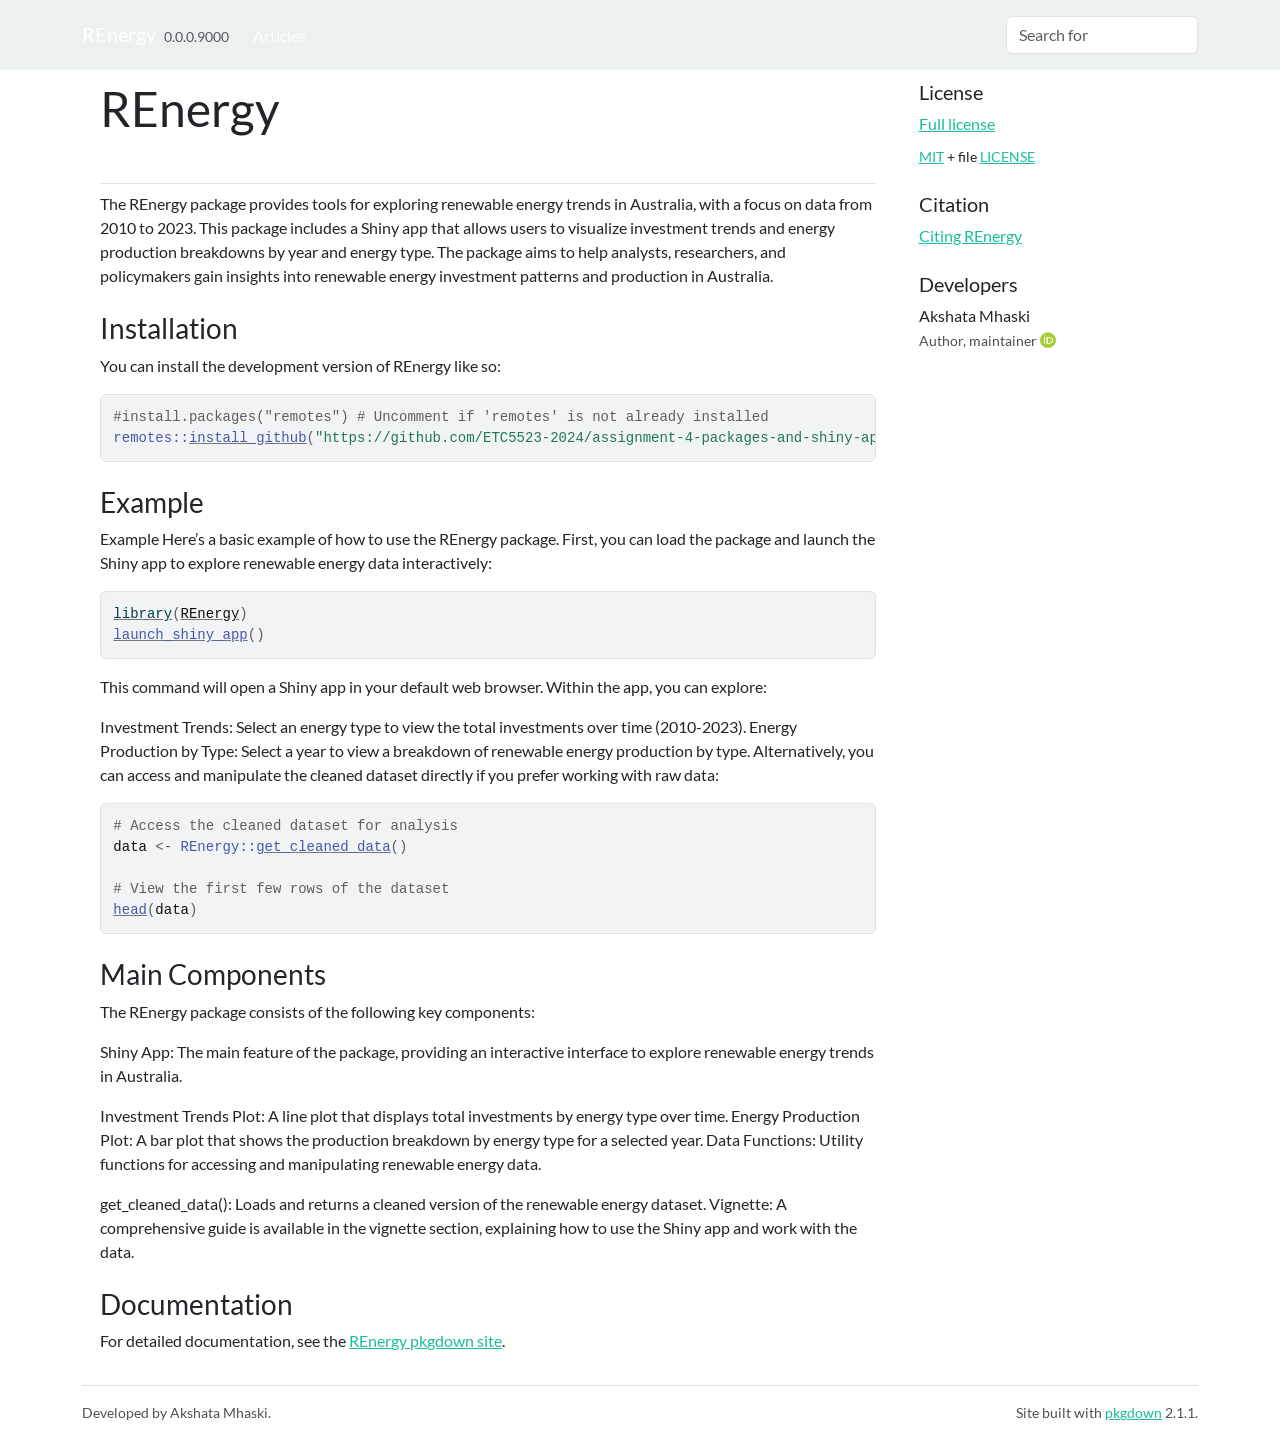
==== docs/index.html @ 70cc604c "Add docs folder with pkgdown site files" ====
<!DOCTYPE html>
<!-- Generated by pkgdown: do not edit by hand --><html lang="en">
<head>
<meta http-equiv="Content-Type" content="text/html; charset=UTF-8">
<meta charset="utf-8">
<meta http-equiv="X-UA-Compatible" content="IE=edge">
<meta name="viewport" content="width=device-width, initial-scale=1, shrink-to-fit=no">
<title>What the Package Does (One Line, Title Case) • REnergy</title>
<script src="deps/jquery-3.6.0/jquery-3.6.0.min.js"></script><meta name="viewport" content="width=device-width, initial-scale=1, shrink-to-fit=no">
<link href="deps/bootstrap-5.3.1/bootstrap.min.css" rel="stylesheet">
<script src="deps/bootstrap-5.3.1/bootstrap.bundle.min.js"></script><link href="deps/font-awesome-6.4.2/css/all.min.css" rel="stylesheet">
<link href="deps/font-awesome-6.4.2/css/v4-shims.min.css" rel="stylesheet">
<script src="deps/headroom-0.11.0/headroom.min.js"></script><script src="deps/headroom-0.11.0/jQuery.headroom.min.js"></script><script src="deps/bootstrap-toc-1.0.1/bootstrap-toc.min.js"></script><script src="deps/clipboard.js-2.0.11/clipboard.min.js"></script><script src="deps/search-1.0.0/autocomplete.jquery.min.js"></script><script src="deps/search-1.0.0/fuse.min.js"></script><script src="deps/search-1.0.0/mark.min.js"></script><!-- pkgdown --><script src="pkgdown.js"></script><meta property="og:title" content="What the Package Does (One Line, Title Case)">
<meta name="description" content="The REnergy package provides tools for analyzing renewable energy trends in Australia from 2010 to 2023. This package includes a Shiny app for interactive data visualization, allowing users to explore investment patterns and energy production by type and year. It is designed for researchers, analysts, and policymakers interested in renewable energy data.">
<meta property="og:description" content="The REnergy package provides tools for analyzing renewable energy trends in Australia from 2010 to 2023. This package includes a Shiny app for interactive data visualization, allowing users to explore investment patterns and energy production by type and year. It is designed for researchers, analysts, and policymakers interested in renewable energy data.">
</head>
<body>
    <a href="#main" class="visually-hidden-focusable">Skip to contents</a>


    <nav class="navbar navbar-expand-lg fixed-top bg-light" data-bs-theme="light" aria-label="Site navigation"><div class="container">

    <a class="navbar-brand me-2" href="index.html">REnergy</a>

    <small class="nav-text text-muted me-auto" data-bs-toggle="tooltip" data-bs-placement="bottom" title="">0.0.0.9000</small>


    <button class="navbar-toggler" type="button" data-bs-toggle="collapse" data-bs-target="#navbar" aria-controls="navbar" aria-expanded="false" aria-label="Toggle navigation">
      <span class="navbar-toggler-icon"></span>
    </button>

    <div id="navbar" class="collapse navbar-collapse ms-3">
      <ul class="navbar-nav me-auto">
<li class="nav-item"><a class="nav-link" href="articles/index.html">Articles</a></li>
      </ul>
<ul class="navbar-nav">
<li class="nav-item"><form class="form-inline" role="search">
 <input class="form-control" type="search" name="search-input" id="search-input" autocomplete="off" aria-label="Search site" placeholder="Search for" data-search-index="search.json">
</form></li>
      </ul>
</div>


  </div>
</nav><div class="container template-home">
<div class="row">
  <main id="main" class="col-md-9"><div class="section level1">
<div class="page-header"><h1 id="renergy">REnergy<a class="anchor" aria-label="anchor" href="#renergy"></a>
</h1></div>
<!-- badges: start -->
<!-- badges: end -->
<p>The REnergy package provides tools for exploring renewable energy trends in Australia, with a focus on data from 2010 to 2023. This package includes a Shiny app that allows users to visualize investment trends and energy production breakdowns by year and energy type. The package aims to help analysts, researchers, and policymakers gain insights into renewable energy investment patterns and production in Australia.</p>
<div class="section level2">
<h2 id="installation">Installation<a class="anchor" aria-label="anchor" href="#installation"></a>
</h2>
<p>You can install the development version of REnergy like so:</p>
<div class="sourceCode" id="cb1"><pre class="downlit sourceCode r">
<code class="sourceCode R"><span><span class="co">#install.packages("remotes") # Uncomment if 'remotes' is not already installed</span></span>
<span><span class="fu">remotes</span><span class="fu">::</span><span class="fu"><a href="https://remotes.r-lib.org/reference/install_github.html" class="external-link">install_github</a></span><span class="op">(</span><span class="st">"https://github.com/ETC5523-2024/assignment-4-packages-and-shiny-apps-akshatamhaski/tree/main/REnergy"</span><span class="op">)</span></span></code></pre></div>
</div>
<div class="section level2">
<h2 id="example">Example<a class="anchor" aria-label="anchor" href="#example"></a>
</h2>
<p>Example Here’s a basic example of how to use the REnergy package. First, you can load the package and launch the Shiny app to explore renewable energy data interactively:</p>
<div class="sourceCode" id="cb2"><pre class="downlit sourceCode r">
<code class="sourceCode R"><span><span class="kw"><a href="https://rdrr.io/r/base/library.html" class="external-link">library</a></span><span class="op">(</span><span class="va"><a href="https://etc5523-2024.github.io/assignment-4-packages-and-shiny-apps-akshatamhaski/" class="external-link">REnergy</a></span><span class="op">)</span></span>
<span><span class="fu"><a href="reference/launch_shiny_app.html">launch_shiny_app</a></span><span class="op">(</span><span class="op">)</span></span></code></pre></div>
<p>This command will open a Shiny app in your default web browser. Within the app, you can explore:</p>
<p>Investment Trends: Select an energy type to view the total investments over time (2010-2023). Energy Production by Type: Select a year to view a breakdown of renewable energy production by type. Alternatively, you can access and manipulate the cleaned dataset directly if you prefer working with raw data:</p>
<div class="sourceCode" id="cb3"><pre class="downlit sourceCode r">
<code class="sourceCode R"><span><span class="co"># Access the cleaned dataset for analysis</span></span>
<span><span class="va">data</span> <span class="op">&lt;-</span> <span class="fu">REnergy</span><span class="fu">::</span><span class="fu"><a href="reference/get_cleaned_data.html">get_cleaned_data</a></span><span class="op">(</span><span class="op">)</span></span>
<span></span>
<span><span class="co"># View the first few rows of the dataset</span></span>
<span><span class="fu"><a href="https://rdrr.io/r/utils/head.html" class="external-link">head</a></span><span class="op">(</span><span class="va">data</span><span class="op">)</span></span></code></pre></div>
</div>
<div class="section level2">
<h2 id="main-components">Main Components<a class="anchor" aria-label="anchor" href="#main-components"></a>
</h2>
<p>The REnergy package consists of the following key components:</p>
<p>Shiny App: The main feature of the package, providing an interactive interface to explore renewable energy trends in Australia.</p>
<p>Investment Trends Plot: A line plot that displays total investments by energy type over time. Energy Production Plot: A bar plot that shows the production breakdown by energy type for a selected year. Data Functions: Utility functions for accessing and manipulating renewable energy data.</p>
<p>get_cleaned_data(): Loads and returns a cleaned version of the renewable energy dataset. Vignette: A comprehensive guide is available in the vignette section, explaining how to use the Shiny app and work with the data.</p>
</div>
<div class="section level2">
<h2 id="documentation">Documentation<a class="anchor" aria-label="anchor" href="#documentation"></a>
</h2>
<p>For detailed documentation, see the <a href="https://etc5523-2024.github.io/assignment-4-packages-and-shiny-apps-akshatamhaski/" class="external-link">REnergy pkgdown site</a>.</p>
</div>
</div>
  </main><aside class="col-md-3"><div class="license">
<h2 data-toc-skip>License</h2>
<ul class="list-unstyled">
<li><a href="LICENSE.html">Full license</a></li>
<li><small><a href="https://opensource.org/licenses/mit-license.php" class="external-link">MIT</a> + file <a href="LICENSE-text.html">LICENSE</a></small></li>
</ul>
</div>


<div class="citation">
<h2 data-toc-skip>Citation</h2>
<ul class="list-unstyled">
<li><a href="authors.html#citation">Citing REnergy</a></li>
</ul>
</div>

<div class="developers">
<h2 data-toc-skip>Developers</h2>
<ul class="list-unstyled">
<li>Akshata Mhaski <br><small class="roles"> Author, maintainer </small> <a href="https://orcid.org/YOUR-ORCID-ID" target="orcid.widget" aria-label="ORCID" class="external-link"><span class="fab fa-orcid orcid" aria-hidden="true"></span></a> </li>
</ul>
</div>



  </aside>
</div>


    <footer><div class="pkgdown-footer-left">
  <p>Developed by Akshata Mhaski.</p>
</div>

<div class="pkgdown-footer-right">
  <p>Site built with <a href="https://pkgdown.r-lib.org/" class="external-link">pkgdown</a> 2.1.1.</p>
</div>

    </footer>
</div>





  </body>
</html>
---- docs/deps/font-awesome-6.4.2/css/v4-shims.min.css ----
/*!
 * Font Awesome Free 6.4.2 by @fontawesome - https://fontawesome.com
 * License - https://fontawesome.com/license/free (Icons: CC BY 4.0, Fonts: SIL OFL 1.1, Code: MIT License)
 * Copyright 2023 Fonticons, Inc.
 */
.fa.fa-glass:before{content:"\f000"}.fa.fa-envelope-o{font-family:"Font Awesome 6 Free";font-weight:400}.fa.fa-envelope-o:before{content:"\f0e0"}.fa.fa-star-o{font-family:"Font Awesome 6 Free";font-weight:400}.fa.fa-star-o:before{content:"\f005"}.fa.fa-close:before,.fa.fa-remove:before{content:"\f00d"}.fa.fa-gear:before{content:"\f013"}.fa.fa-trash-o{font-family:"Font Awesome 6 Free";font-weight:400}.fa.fa-trash-o:before{content:"\f2ed"}.fa.fa-home:before{content:"\f015"}.fa.fa-file-o{font-family:"Font Awesome 6 Free";font-weight:400}.fa.fa-file-o:before{content:"\f15b"}.fa.fa-clock-o{font-family:"Font Awesome 6 Free";font-weight:400}.fa.fa-clock-o:before{content:"\f017"}.fa.fa-arrow-circle-o-down{font-family:"Font Awesome 6 Free";font-weight:400}.fa.fa-arrow-circle-o-down:before{content:"\f358"}.fa.fa-arrow-circle-o-up{font-family:"Font Awesome 6 Free";font-weight:400}.fa.fa-arrow-circle-o-up:before{content:"\f35b"}.fa.fa-play-circle-o{font-family:"Font Awesome 6 Free";font-weight:400}.fa.fa-play-circle-o:before{content:"\f144"}.fa.fa-repeat:before,.fa.fa-rotate-right:before{content:"\f01e"}.fa.fa-refresh:before{content:"\f021"}.fa.fa-list-alt{font-family:"Font Awesome 6 Free";font-weight:400}.fa.fa-list-alt:before{content:"\f022"}.fa.fa-dedent:before{content:"\f03b"}.fa.fa-video-camera:before{content:"\f03d"}.fa.fa-picture-o{font-family:"Font Awesome 6 Free";font-weight:400}.fa.fa-picture-o:before{content:"\f03e"}.fa.fa-photo{font-family:"Font Awesome 6 Free";font-weight:400}.fa.fa-photo:before{content:"\f03e"}.fa.fa-image{font-family:"Font Awesome 6 Free";font-weight:400}.fa.fa-image:before{content:"\f03e"}.fa.fa-map-marker:before{content:"\f3c5"}.fa.fa-pencil-square-o{font-family:"Font Awesome 6 Free";font-weight:400}.fa.fa-pencil-square-o:before{content:"\f044"}.fa.fa-edit{font-family:"Font Awesome 6 Free";font-weight:400}.fa.fa-edit:before{content:"\f044"}.fa.fa-share-square-o:before{content:"\f14d"}.fa.fa-check-square-o{font-family:"Font Awesome 6 Free";font-weight:400}.fa.fa-check-square-o:before{content:"\f14a"}.fa.fa-arrows:before{content:"\f0b2"}.fa.fa-times-circle-o{font-family:"Font Awesome 6 Free";font-weight:400}.fa.fa-times-circle-o:before{content:"\f057"}.fa.fa-check-circle-o{font-family:"Font Awesome 6 Free";font-weight:400}.fa.fa-check-circle-o:before{content:"\f058"}.fa.fa-mail-forward:before{content:"\f064"}.fa.fa-expand:before{content:"\f424"}.fa.fa-compress:before{content:"\f422"}.fa.fa-eye,.fa.fa-eye-slash{font-family:"Font Awesome 6 Free";font-weight:400}.fa.fa-warning:before{content:"\f071"}.fa.fa-calendar:before{content:"\f073"}.fa.fa-arrows-v:before{content:"\f338"}.fa.fa-arrows-h:before{content:"\f337"}.fa.fa-bar-chart-o:before,.fa.fa-bar-chart:before{content:"\e0e3"}.fa.fa-twitter-square{font-family:"Font Awesome 6 Brands";font-weight:400}.fa.fa-twitter-square:before{content:"\f081"}.fa.fa-facebook-square{font-family:"Font Awesome 6 Brands";font-weight:400}.fa.fa-facebook-square:before{content:"\f082"}.fa.fa-gears:before{content:"\f085"}.fa.fa-thumbs-o-up{font-family:"Font Awesome 6 Free";font-weight:400}.fa.fa-thumbs-o-up:before{content:"\f164"}.fa.fa-thumbs-o-down{font-family:"Font Awesome 6 Free";font-weight:400}.fa.fa-thumbs-o-down:before{content:"\f165"}.fa.fa-heart-o{font-family:"Font Awesome 6 Free";font-weight:400}.fa.fa-heart-o:before{content:"\f004"}.fa.fa-sign-out:before{content:"\f2f5"}.fa.fa-linkedin-square{font-family:"Font Awesome 6 Brands";font-weight:400}.fa.fa-linkedin-square:before{content:"\f08c"}.fa.fa-thumb-tack:before{content:"\f08d"}.fa.fa-external-link:before{content:"\f35d"}.fa.fa-sign-in:before{content:"\f2f6"}.fa.fa-github-square{font-family:"Font Awesome 6 Brands";font-weight:400}.fa.fa-github-square:before{content:"\f092"}.fa.fa-lemon-o{font-family:"Font Awesome 6 Free";font-weight:400}.fa.fa-lemon-o:before{content:"\f094"}.fa.fa-square-o{font-family:"Font Awesome 6 Free";font-weight:400}.fa.fa-square-o:before{content:"\f0c8"}.fa.fa-bookmark-o{font-family:"Font Awesome 6 Free";font-weight:400}.fa.fa-bookmark-o:before{content:"\f02e"}.fa.fa-facebook,.fa.fa-twitter{font-family:"Font Awesome 6 Brands";font-weight:400}.fa.fa-facebook:before{content:"\f39e"}.fa.fa-facebook-f{font-family:"Font Awesome 6 Brands";font-weight:400}.fa.fa-facebook-f:before{content:"\f39e"}.fa.fa-github{font-family:"Font Awesome 6 Brands";font-weight:400}.fa.fa-credit-card{font-family:"Font Awesome 6 Free";font-weight:400}.fa.fa-feed:before{content:"\f09e"}.fa.fa-hdd-o{font-family:"Font Awesome 6 Free";font-weight:400}.fa.fa-hdd-o:before{content:"\f0a0"}.fa.fa-hand-o-right{font-family:"Font Awesome 6 Free";font-weight:400}.fa.fa-hand-o-right:before{content:"\f0a4"}.fa.fa-hand-o-left{font-family:"Font Awesome 6 Free";font-weight:400}.fa.fa-hand-o-left:before{content:"\f0a5"}.fa.fa-hand-o-up{font-family:"Font Awesome 6 Free";font-weight:400}.fa.fa-hand-o-up:before{content:"\f0a6"}.fa.fa-hand-o-down{font-family:"Font Awesome 6 Free";font-weight:400}.fa.fa-hand-o-down:before{content:"\f0a7"}.fa.fa-globe:before{content:"\f57d"}.fa.fa-tasks:before{content:"\f828"}.fa.fa-arrows-alt:before{content:"\f31e"}.fa.fa-group:before{content:"\f0c0"}.fa.fa-chain:before{content:"\f0c1"}.fa.fa-cut:before{content:"\f0c4"}.fa.fa-files-o{font-family:"Font Awesome 6 Free";font-weight:400}.fa.fa-files-o:before{content:"\f0c5"}.fa.fa-floppy-o{font-family:"Font Awesome 6 Free";font-weight:400}.fa.fa-floppy-o:before{content:"\f0c7"}.fa.fa-save{font-family:"Font Awesome 6 Free";font-weight:400}.fa.fa-save:before{content:"\f0c7"}.fa.fa-navicon:before,.fa.fa-reorder:before{content:"\f0c9"}.fa.fa-magic:before{content:"\e2ca"}.fa.fa-pinterest,.fa.fa-pinterest-square{font-family:"Font Awesome 6 Brands";font-weight:400}.fa.fa-pinterest-square:before{content:"\f0d3"}.fa.fa-google-plus-square{font-family:"Font Awesome 6 Brands";font-weight:400}.fa.fa-google-plus-square:before{content:"\f0d4"}.fa.fa-google-plus{font-family:"Font Awesome 6 Brands";font-weight:400}.fa.fa-google-plus:before{content:"\f0d5"}.fa.fa-money:before{content:"\f3d1"}.fa.fa-unsorted:before{content:"\f0dc"}.fa.fa-sort-desc:before{content:"\f0dd"}.fa.fa-sort-asc:before{content:"\f0de"}.fa.fa-linkedin{font-family:"Font Awesome 6 Brands";font-weight:400}.fa.fa-linkedin:before{content:"\f0e1"}.fa.fa-rotate-left:before{content:"\f0e2"}.fa.fa-legal:before{content:"\f0e3"}.fa.fa-dashboard:before,.fa.fa-tachometer:before{content:"\f625"}.fa.fa-comment-o{font-family:"Font Awesome 6 Free";font-weight:400}.fa.fa-comment-o:before{content:"\f075"}.fa.fa-comments-o{font-family:"Font Awesome 6 Free";font-weight:400}.fa.fa-comments-o:before{content:"\f086"}.fa.fa-flash:before{content:"\f0e7"}.fa.fa-clipboard:before{content:"\f0ea"}.fa.fa-lightbulb-o{font-family:"Font Awesome 6 Free";font-weight:400}.fa.fa-lightbulb-o:before{content:"\f0eb"}.fa.fa-exchange:before{content:"\f362"}.fa.fa-cloud-download:before{content:"\f0ed"}.fa.fa-cloud-upload:before{content:"\f0ee"}.fa.fa-bell-o{font-family:"Font Awesome 6 Free";font-weight:400}.fa.fa-bell-o:before{content:"\f0f3"}.fa.fa-cutlery:before{content:"\f2e7"}.fa.fa-file-text-o{font-family:"Font Awesome 6 Free";font-weight:400}.fa.fa-file-text-o:before{content:"\f15c"}.fa.fa-building-o{font-family:"Font Awesome 6 Free";font-weight:400}.fa.fa-building-o:before{content:"\f1ad"}.fa.fa-hospital-o{font-family:"Font Awesome 6 Free";font-weight:400}.fa.fa-hospital-o:before{content:"\f0f8"}.fa.fa-tablet:before{content:"\f3fa"}.fa.fa-mobile-phone:before,.fa.fa-mobile:before{content:"\f3cd"}.fa.fa-circle-o{font-family:"Font Awesome 6 Free";font-weight:400}.fa.fa-circle-o:before{content:"\f111"}.fa.fa-mail-reply:before{content:"\f3e5"}.fa.fa-github-alt{font-family:"Font Awesome 6 Brands";font-weight:400}.fa.fa-folder-o{font-family:"Font Awesome 6 Free";font-weight:400}.fa.fa-folder-o:before{content:"\f07b"}.fa.fa-folder-open-o{font-family:"Font Awesome 6 Free";font-weight:400}.fa.fa-folder-open-o:before{content:"\f07c"}.fa.fa-smile-o{font-family:"Font Awesome 6 Free";font-weight:400}.fa.fa-smile-o:before{content:"\f118"}.fa.fa-frown-o{font-family:"Font Awesome 6 Free";font-weight:400}.fa.fa-frown-o:before{content:"\f119"}.fa.fa-meh-o{font-family:"Font Awesome 6 Free";font-weight:400}.fa.fa-meh-o:before{content:"\f11a"}.fa.fa-keyboard-o{font-family:"Font Awesome 6 Free";font-weight:400}.fa.fa-keyboard-o:before{content:"\f11c"}.fa.fa-flag-o{font-family:"Font Awesome 6 Free";font-weight:400}.fa.fa-flag-o:before{content:"\f024"}.fa.fa-mail-reply-all:before{content:"\f122"}.fa.fa-star-half-o{font-family:"Font Awesome 6 Free";font-weight:400}.fa.fa-star-half-o:before{content:"\f5c0"}.fa.fa-star-half-empty{font-family:"Font Awesome 6 Free";font-weight:400}.fa.fa-star-half-empty:before{content:"\f5c0"}.fa.fa-star-half-full{font-family:"Font Awesome 6 Free";font-weight:400}.fa.fa-star-half-full:before{content:"\f5c0"}.fa.fa-code-fork:before{content:"\f126"}.fa.fa-chain-broken:before,.fa.fa-unlink:before{content:"\f127"}.fa.fa-calendar-o{font-family:"Font Awesome 6 Free";font-weight:400}.fa.fa-calendar-o:before{content:"\f133"}.fa.fa-css3,.fa.fa-html5,.fa.fa-maxcdn{font-family:"Font Awesome 6 Brands";font-weight:400}.fa.fa-unlock-alt:before{content:"\f09c"}.fa.fa-minus-square-o{font-family:"Font Awesome 6 Free";font-weight:400}.fa.fa-minus-square-o:before{content:"\f146"}.fa.fa-level-up:before{content:"\f3bf"}.fa.fa-level-down:before{content:"\f3be"}.fa.fa-pencil-square:before{content:"\f14b"}.fa.fa-external-link-square:before{content:"\f360"}.fa.fa-compass{font-family:"Font Awesome 6 Free";font-weight:400}.fa.fa-caret-square-o-down{font-family:"Font Awesome 6 Free";font-weight:400}.fa.fa-caret-square-o-down:before{content:"\f150"}.fa.fa-toggle-down{font-family:"Font Awesome 6 Free";font-weight:400}.fa.fa-toggle-down:before{content:"\f150"}.fa.fa-caret-square-o-up{font-family:"Font Awesome 6 Free";font-weight:400}.fa.fa-caret-square-o-up:before{content:"\f151"}.fa.fa-toggle-up{font-family:"Font Awesome 6 Free";font-weight:400}.fa.fa-toggle-up:before{content:"\f151"}.fa.fa-caret-square-o-right{font-family:"Font Awesome 6 Free";font-weight:400}.fa.fa-caret-square-o-right:before{content:"\f152"}.fa.fa-toggle-right{font-family:"Font Awesome 6 Free";font-weight:400}.fa.fa-toggle-right:before{content:"\f152"}.fa.fa-eur:before,.fa.fa-euro:before{content:"\f153"}.fa.fa-gbp:before{content:"\f154"}.fa.fa-dollar:before,.fa.fa-usd:before{content:"\24"}.fa.fa-inr:before,.fa.fa-rupee:before{content:"\e1bc"}.fa.fa-cny:before,.fa.fa-jpy:before,.fa.fa-rmb:before,.fa.fa-yen:before{content:"\f157"}.fa.fa-rouble:before,.fa.fa-rub:before,.fa.fa-ruble:before{content:"\f158"}.fa.fa-krw:before,.fa.fa-won:before{content:"\f159"}.fa.fa-bitcoin,.fa.fa-btc{font-family:"Font Awesome 6 Brands";font-weight:400}.fa.fa-bitcoin:before{content:"\f15a"}.fa.fa-file-text:before{content:"\f15c"}.fa.fa-sort-alpha-asc:before{content:"\f15d"}.fa.fa-sort-alpha-desc:before{content:"\f881"}.fa.fa-sort-amount-asc:before{content:"\f884"}.fa.fa-sort-amount-desc:before{content:"\f160"}.fa.fa-sort-numeric-asc:before{content:"\f162"}.fa.fa-sort-numeric-desc:before{content:"\f886"}.fa.fa-youtube-square{font-family:"Font Awesome 6 Brands";font-weight:400}.fa.fa-youtube-square:before{content:"\f431"}.fa.fa-xing,.fa.fa-xing-square,.fa.fa-youtube{font-family:"Font Awesome 6 Brands";font-weight:400}.fa.fa-xing-square:before{content:"\f169"}.fa.fa-youtube-play{font-family:"Font Awesome 6 Brands";font-weight:400}.fa.fa-youtube-play:before{content:"\f167"}.fa.fa-adn,.fa.fa-bitbucket,.fa.fa-bitbucket-square,.fa.fa-dropbox,.fa.fa-flickr,.fa.fa-instagram,.fa.fa-stack-overflow{font-family:"Font Awesome 6 Brands";font-weight:400}.fa.fa-bitbucket-square:before{content:"\f171"}.fa.fa-tumblr,.fa.fa-tumblr-square{font-family:"Font Awesome 6 Brands";font-weight:400}.fa.fa-tumblr-square:before{content:"\f174"}.fa.fa-long-arrow-down:before{content:"\f309"}.fa.fa-long-arrow-up:before{content:"\f30c"}.fa.fa-long-arrow-left:before{content:"\f30a"}.fa.fa-long-arrow-right:before{content:"\f30b"}.fa.fa-android,.fa.fa-apple,.fa.fa-dribbble,.fa.fa-foursquare,.fa.fa-gittip,.fa.fa-gratipay,.fa.fa-linux,.fa.fa-skype,.fa.fa-trello,.fa.fa-windows{font-family:"Font Awesome 6 Brands";font-weight:400}.fa.fa-gittip:before{content:"\f184"}.fa.fa-sun-o{font-family:"Font Awesome 6 Free";font-weight:400}.fa.fa-sun-o:before{content:"\f185"}.fa.fa-moon-o{font-family:"Font Awesome 6 Free";font-weight:400}.fa.fa-moon-o:before{content:"\f186"}.fa.fa-pagelines,.fa.fa-renren,.fa.fa-stack-exchange,.fa.fa-vk,.fa.fa-weibo{font-family:"Font Awesome 6 Brands";font-weight:400}.fa.fa-arrow-circle-o-right{font-family:"Font Awesome 6 Free";font-weight:400}.fa.fa-arrow-circle-o-right:before{content:"\f35a"}.fa.fa-arrow-circle-o-left{font-family:"Font Awesome 6 Free";font-weight:400}.fa.fa-arrow-circle-o-left:before{content:"\f359"}.fa.fa-caret-square-o-left{font-family:"Font Awesome 6 Free";font-weight:400}.fa.fa-caret-square-o-left:before{content:"\f191"}.fa.fa-toggle-left{font-family:"Font Awesome 6 Free";font-weight:400}.fa.fa-toggle-left:before{content:"\f191"}.fa.fa-dot-circle-o{font-family:"Font Awesome 6 Free";font-weight:400}.fa.fa-dot-circle-o:before{content:"\f192"}.fa.fa-vimeo-square{font-family:"Font Awesome 6 Brands";font-weight:400}.fa.fa-vimeo-square:before{content:"\f194"}.fa.fa-try:before,.fa.fa-turkish-lira:before{content:"\e2bb"}.fa.fa-plus-square-o{font-family:"Font Awesome 6 Free";font-weight:400}.fa.fa-plus-square-o:before{content:"\f0fe"}.fa.fa-openid,.fa.fa-slack,.fa.fa-wordpress{font-family:"Font Awesome 6 Brands";font-weight:400}.fa.fa-bank:before,.fa.fa-institution:before{content:"\f19c"}.fa.fa-mortar-board:before{content:"\f19d"}.fa.fa-google,.fa.fa-reddit,.fa.fa-reddit-square,.fa.fa-yahoo{font-family:"Font Awesome 6 Brands";font-weight:400}.fa.fa-reddit-square:before{content:"\f1a2"}.fa.fa-behance,.fa.fa-behance-square,.fa.fa-delicious,.fa.fa-digg,.fa.fa-drupal,.fa.fa-joomla,.fa.fa-pied-piper-alt,.fa.fa-pied-piper-pp,.fa.fa-stumbleupon,.fa.fa-stumbleupon-circle{font-family:"Font Awesome 6 Brands";font-weight:400}.fa.fa-behance-square:before{content:"\f1b5"}.fa.fa-steam,.fa.fa-steam-square{font-family:"Font Awesome 6 Brands";font-weight:400}.fa.fa-steam-square:before{content:"\f1b7"}.fa.fa-automobile:before{content:"\f1b9"}.fa.fa-cab:before{content:"\f1ba"}.fa.fa-deviantart,.fa.fa-soundcloud,.fa.fa-spotify{font-family:"Font Awesome 6 Brands";font-weight:400}.fa.fa-file-pdf-o{font-family:"Font Awesome 6 Free";font-weight:400}.fa.fa-file-pdf-o:before{content:"\f1c1"}.fa.fa-file-word-o{font-family:"Font Awesome 6 Free";font-weight:400}.fa.fa-file-word-o:before{content:"\f1c2"}.fa.fa-file-excel-o{font-family:"Font Awesome 6 Free";font-weight:400}.fa.fa-file-excel-o:before{content:"\f1c3"}.fa.fa-file-powerpoint-o{font-family:"Font Awesome 6 Free";font-weight:400}.fa.fa-file-powerpoint-o:before{content:"\f1c4"}.fa.fa-file-image-o{font-family:"Font Awesome 6 Free";font-weight:400}.fa.fa-file-image-o:before{content:"\f1c5"}.fa.fa-file-photo-o{font-family:"Font Awesome 6 Free";font-weight:400}.fa.fa-file-photo-o:before{content:"\f1c5"}.fa.fa-file-picture-o{font-family:"Font Awesome 6 Free";font-weight:400}.fa.fa-file-picture-o:before{content:"\f1c5"}.fa.fa-file-archive-o{font-family:"Font Awesome 6 Free";font-weight:400}.fa.fa-file-archive-o:before{content:"\f1c6"}.fa.fa-file-zip-o{font-family:"Font Awesome 6 Free";font-weight:400}.fa.fa-file-zip-o:before{content:"\f1c6"}.fa.fa-file-audio-o{font-family:"Font Awesome 6 Free";font-weight:400}.fa.fa-file-audio-o:before{content:"\f1c7"}.fa.fa-file-sound-o{font-family:"Font Awesome 6 Free";font-weight:400}.fa.fa-file-sound-o:before{content:"\f1c7"}.fa.fa-file-video-o{font-family:"Font Awesome 6 Free";font-weight:400}.fa.fa-file-video-o:before{content:"\f1c8"}.fa.fa-file-movie-o{font-family:"Font Awesome 6 Free";font-weight:400}.fa.fa-file-movie-o:before{content:"\f1c8"}.fa.fa-file-code-o{font-family:"Font Awesome 6 Free";font-weight:400}.fa.fa-file-code-o:before{content:"\f1c9"}.fa.fa-codepen,.fa.fa-jsfiddle,.fa.fa-vine{font-family:"Font Awesome 6 Brands";font-weight:400}.fa.fa-life-bouy:before,.fa.fa-life-buoy:before,.fa.fa-life-saver:before,.fa.fa-support:before{content:"\f1cd"}.fa.fa-circle-o-notch:before{content:"\f1ce"}.fa.fa-ra,.fa.fa-rebel{font-family:"Font Awesome 6 Brands";font-weight:400}.fa.fa-ra:before{content:"\f1d0"}.fa.fa-resistance{font-family:"Font Awesome 6 Brands";font-weight:400}.fa.fa-resistance:before{content:"\f1d0"}.fa.fa-empire,.fa.fa-ge{font-family:"Font Awesome 6 Brands";font-weight:400}.fa.fa-ge:before{content:"\f1d1"}.fa.fa-git-square{font-family:"Font Awesome 6 Brands";font-weight:400}.fa.fa-git-square:before{content:"\f1d2"}.fa.fa-git,.fa.fa-hacker-news,.fa.fa-y-combinator-square{font-family:"Font Awesome 6 Brands";font-weight:400}.fa.fa-y-combinator-square:before{content:"\f1d4"}.fa.fa-yc-square{font-family:"Font Awesome 6 Brands";font-weight:400}.fa.fa-yc-square:before{content:"\f1d4"}.fa.fa-qq,.fa.fa-tencent-weibo,.fa.fa-wechat,.fa.fa-weixin{font-family:"Font Awesome 6 Brands";font-weight:400}.fa.fa-wechat:before{content:"\f1d7"}.fa.fa-send:before{content:"\f1d8"}.fa.fa-paper-plane-o{font-family:"Font Awesome 6 Free";font-weight:400}.fa.fa-paper-plane-o:before{content:"\f1d8"}.fa.fa-send-o{font-family:"Font Awesome 6 Free";font-weight:400}.fa.fa-send-o:before{content:"\f1d8"}.fa.fa-circle-thin{font-family:"Font Awesome 6 Free";font-weight:400}.fa.fa-circle-thin:before{content:"\f111"}.fa.fa-header:before{content:"\f1dc"}.fa.fa-futbol-o{font-family:"Font Awesome 6 Free";font-weight:400}.fa.fa-futbol-o:before{content:"\f1e3"}.fa.fa-soccer-ball-o{font-family:"Font Awesome 6 Free";font-weight:400}.fa.fa-soccer-ball-o:before{content:"\f1e3"}.fa.fa-slideshare,.fa.fa-twitch,.fa.fa-yelp{font-family:"Font Awesome 6 Brands";font-weight:400}.fa.fa-newspaper-o{font-family:"Font Awesome 6 Free";font-weight:400}.fa.fa-newspaper-o:before{content:"\f1ea"}.fa.fa-cc-amex,.fa.fa-cc-discover,.fa.fa-cc-mastercard,.fa.fa-cc-paypal,.fa.fa-cc-stripe,.fa.fa-cc-visa,.fa.fa-google-wallet,.fa.fa-paypal{font-family:"Font Awesome 6 Brands";font-weight:400}.fa.fa-bell-slash-o{font-family:"Font Awesome 6 Free";font-weight:400}.fa.fa-bell-slash-o:before{content:"\f1f6"}.fa.fa-trash:before{content:"\f2ed"}.fa.fa-copyright{font-family:"Font Awesome 6 Free";font-weight:400}.fa.fa-eyedropper:before{content:"\f1fb"}.fa.fa-area-chart:before{content:"\f1fe"}.fa.fa-pie-chart:before{content:"\f200"}.fa.fa-line-chart:before{content:"\f201"}.fa.fa-lastfm,.fa.fa-lastfm-square{font-family:"Font Awesome 6 Brands";font-weight:400}.fa.fa-lastfm-square:before{content:"\f203"}.fa.fa-angellist,.fa.fa-ioxhost{font-family:"Font Awesome 6 Brands";font-weight:400}.fa.fa-cc{font-family:"Font Awesome 6 Free";font-weight:400}.fa.fa-cc:before{content:"\f20a"}.fa.fa-ils:before,.fa.fa-shekel:before,.fa.fa-sheqel:before{content:"\f20b"}.fa.fa-buysellads,.fa.fa-connectdevelop,.fa.fa-dashcube,.fa.fa-forumbee,.fa.fa-leanpub,.fa.fa-sellsy,.fa.fa-shirtsinbulk,.fa.fa-simplybuilt,.fa.fa-skyatlas{font-family:"Font Awesome 6 Brands";font-weight:400}.fa.fa-diamond{font-family:"Font Awesome 6 Free";font-weight:400}.fa.fa-diamond:before{content:"\f3a5"}.fa.fa-intersex:before,.fa.fa-transgender:before{content:"\f224"}.fa.fa-transgender-alt:before{content:"\f225"}.fa.fa-facebook-official{font-family:"Font Awesome 6 Brands";font-weight:400}.fa.fa-facebook-official:before{content:"\f09a"}.fa.fa-pinterest-p,.fa.fa-whatsapp{font-family:"Font Awesome 6 Brands";font-weight:400}.fa.fa-hotel:before{content:"\f236"}.fa.fa-medium,.fa.fa-viacoin,.fa.fa-y-combinator,.fa.fa-yc{font-family:"Font Awesome 6 Brands";font-weight:400}.fa.fa-yc:before{content:"\f23b"}.fa.fa-expeditedssl,.fa.fa-opencart,.fa.fa-optin-monster{font-family:"Font Awesome 6 Brands";font-weight:400}.fa.fa-battery-4:before,.fa.fa-battery:before{content:"\f240"}.fa.fa-battery-3:before{content:"\f241"}.fa.fa-battery-2:before{content:"\f242"}.fa.fa-battery-1:before{content:"\f243"}.fa.fa-battery-0:before{content:"\f244"}.fa.fa-object-group,.fa.fa-object-ungroup,.fa.fa-sticky-note-o{font-family:"Font Awesome 6 Free";font-weight:400}.fa.fa-sticky-note-o:before{content:"\f249"}.fa.fa-cc-diners-club,.fa.fa-cc-jcb{font-family:"Font Awesome 6 Brands";font-weight:400}.fa.fa-clone{font-family:"Font Awesome 6 Free";font-weight:400}.fa.fa-hourglass-o:before{content:"\f254"}.fa.fa-hourglass-1:before{content:"\f251"}.fa.fa-hourglass-2:before{content:"\f252"}.fa.fa-hourglass-3:before{content:"\f253"}.fa.fa-hand-rock-o{font-family:"Font Awesome 6 Free";font-weight:400}.fa.fa-hand-rock-o:before{content:"\f255"}.fa.fa-hand-grab-o{font-family:"Font Awesome 6 Free";font-weight:400}.fa.fa-hand-grab-o:before{content:"\f255"}.fa.fa-hand-paper-o{font-family:"Font Awesome 6 Free";font-weight:400}.fa.fa-hand-paper-o:before{content:"\f256"}.fa.fa-hand-stop-o{font-family:"Font Awesome 6 Free";font-weight:400}.fa.fa-hand-stop-o:before{content:"\f256"}.fa.fa-hand-scissors-o{font-family:"Font Awesome 6 Free";font-weight:400}.fa.fa-hand-scissors-o:before{content:"\f257"}.fa.fa-hand-lizard-o{font-family:"Font Awesome 6 Free";font-weight:400}.fa.fa-hand-lizard-o:before{content:"\f258"}.fa.fa-hand-spock-o{font-family:"Font Awesome 6 Free";font-weight:400}.fa.fa-hand-spock-o:before{content:"\f259"}.fa.fa-hand-pointer-o{font-family:"Font Awesome 6 Free";font-weight:400}.fa.fa-hand-pointer-o:before{content:"\f25a"}.fa.fa-hand-peace-o{font-family:"Font Awesome 6 Free";font-weight:400}.fa.fa-hand-peace-o:before{content:"\f25b"}.fa.fa-registered{font-family:"Font Awesome 6 Free";font-weight:400}.fa.fa-creative-commons,.fa.fa-gg,.fa.fa-gg-circle,.fa.fa-odnoklassniki,.fa.fa-odnoklassniki-square{font-family:"Font Awesome 6 Brands";font-weight:400}.fa.fa-odnoklassniki-square:before{content:"\f264"}.fa.fa-chrome,.fa.fa-firefox,.fa.fa-get-pocket,.fa.fa-internet-explorer,.fa.fa-opera,.fa.fa-safari,.fa.fa-wikipedia-w{font-family:"Font Awesome 6 Brands";font-weight:400}.fa.fa-television:before{content:"\f26c"}.fa.fa-500px,.fa.fa-amazon,.fa.fa-contao{font-family:"Font Awesome 6 Brands";font-weight:400}.fa.fa-calendar-plus-o{font-family:"Font Awesome 6 Free";font-weight:400}.fa.fa-calendar-plus-o:before{content:"\f271"}.fa.fa-calendar-minus-o{font-family:"Font Awesome 6 Free";font-weight:400}.fa.fa-calendar-minus-o:before{content:"\f272"}.fa.fa-calendar-times-o{font-family:"Font Awesome 6 Free";font-weight:400}.fa.fa-calendar-times-o:before{content:"\f273"}.fa.fa-calendar-check-o{font-family:"Font Awesome 6 Free";font-weight:400}.fa.fa-calendar-check-o:before{content:"\f274"}.fa.fa-map-o{font-family:"Font Awesome 6 Free";font-weight:400}.fa.fa-map-o:before{content:"\f279"}.fa.fa-commenting:before{content:"\f4ad"}.fa.fa-commenting-o{font-family:"Font Awesome 6 Free";font-weight:400}.fa.fa-commenting-o:before{content:"\f4ad"}.fa.fa-houzz,.fa.fa-vimeo{font-family:"Font Awesome 6 Brands";font-weight:400}.fa.fa-vimeo:before{content:"\f27d"}.fa.fa-black-tie,.fa.fa-edge,.fa.fa-fonticons,.fa.fa-reddit-alien{font-family:"Font Awesome 6 Brands";font-weight:400}.fa.fa-credit-card-alt:before{content:"\f09d"}.fa.fa-codiepie,.fa.fa-fort-awesome,.fa.fa-mixcloud,.fa.fa-modx,.fa.fa-product-hunt,.fa.fa-scribd,.fa.fa-usb{font-family:"Font Awesome 6 Brands";font-weight:400}.fa.fa-pause-circle-o{font-family:"Font Awesome 6 Free";font-weight:400}.fa.fa-pause-circle-o:before{content:"\f28b"}.fa.fa-stop-circle-o{font-family:"Font Awesome 6 Free";font-weight:400}.fa.fa-stop-circle-o:before{content:"\f28d"}.fa.fa-bluetooth,.fa.fa-bluetooth-b,.fa.fa-envira,.fa.fa-gitlab,.fa.fa-wheelchair-alt,.fa.fa-wpbeginner,.fa.fa-wpforms{font-family:"Font Awesome 6 Brands";font-weight:400}.fa.fa-wheelchair-alt:before{content:"\f368"}.fa.fa-question-circle-o{font-family:"Font Awesome 6 Free";font-weight:400}.fa.fa-question-circle-o:before{content:"\f059"}.fa.fa-volume-control-phone:before{content:"\f2a0"}.fa.fa-asl-interpreting:before{content:"\f2a3"}.fa.fa-deafness:before,.fa.fa-hard-of-hearing:before{content:"\f2a4"}.fa.fa-glide,.fa.fa-glide-g{font-family:"Font Awesome 6 Brands";font-weight:400}.fa.fa-signing:before{content:"\f2a7"}.fa.fa-viadeo,.fa.fa-viadeo-square{font-family:"Font Awesome 6 Brands";font-weight:400}.fa.fa-viadeo-square:before{content:"\f2aa"}.fa.fa-snapchat,.fa.fa-snapchat-ghost{font-family:"Font Awesome 6 Brands";font-weight:400}.fa.fa-snapchat-ghost:before{content:"\f2ab"}.fa.fa-snapchat-square{font-family:"Font Awesome 6 Brands";font-weight:400}.fa.fa-snapchat-square:before{content:"\f2ad"}.fa.fa-first-order,.fa.fa-google-plus-official,.fa.fa-pied-piper,.fa.fa-themeisle,.fa.fa-yoast{font-family:"Font Awesome 6 Brands";font-weight:400}.fa.fa-google-plus-official:before{content:"\f2b3"}.fa.fa-google-plus-circle{font-family:"Font Awesome 6 Brands";font-weight:400}.fa.fa-google-plus-circle:before{content:"\f2b3"}.fa.fa-fa,.fa.fa-font-awesome{font-family:"Font Awesome 6 Brands";font-weight:400}.fa.fa-fa:before{content:"\f2b4"}.fa.fa-handshake-o{font-family:"Font Awesome 6 Free";font-weight:400}.fa.fa-handshake-o:before{content:"\f2b5"}.fa.fa-envelope-open-o{font-family:"Font Awesome 6 Free";font-weight:400}.fa.fa-envelope-open-o:before{content:"\f2b6"}.fa.fa-linode{font-family:"Font Awesome 6 Brands";font-weight:400}.fa.fa-address-book-o{font-family:"Font Awesome 6 Free";font-weight:400}.fa.fa-address-book-o:before{content:"\f2b9"}.fa.fa-vcard:before{content:"\f2bb"}.fa.fa-address-card-o{font-family:"Font Awesome 6 Free";font-weight:400}.fa.fa-address-card-o:before{content:"\f2bb"}.fa.fa-vcard-o{font-family:"Font Awesome 6 Free";font-weight:400}.fa.fa-vcard-o:before{content:"\f2bb"}.fa.fa-user-circle-o{font-family:"Font Awesome 6 Free";font-weight:400}.fa.fa-user-circle-o:before{content:"\f2bd"}.fa.fa-user-o{font-family:"Font Awesome 6 Free";font-weight:400}.fa.fa-user-o:before{content:"\f007"}.fa.fa-id-badge{font-family:"Font Awesome 6 Free";font-weight:400}.fa.fa-drivers-license:before{content:"\f2c2"}.fa.fa-id-card-o{font-family:"Font Awesome 6 Free";font-weight:400}.fa.fa-id-card-o:before{content:"\f2c2"}.fa.fa-drivers-license-o{font-family:"Font Awesome 6 Free";font-weight:400}.fa.fa-drivers-license-o:before{content:"\f2c2"}.fa.fa-free-code-camp,.fa.fa-quora,.fa.fa-telegram{font-family:"Font Awesome 6 Brands";font-weight:400}.fa.fa-thermometer-4:before,.fa.fa-thermometer:before{content:"\f2c7"}.fa.fa-thermometer-3:before{content:"\f2c8"}.fa.fa-thermometer-2:before{content:"\f2c9"}.fa.fa-thermometer-1:before{content:"\f2ca"}.fa.fa-thermometer-0:before{content:"\f2cb"}.fa.fa-bathtub:before,.fa.fa-s15:before{content:"\f2cd"}.fa.fa-window-maximize,.fa.fa-window-restore{font-family:"Font Awesome 6 Free";font-weight:400}.fa.fa-times-rectangle:before{content:"\f410"}.fa.fa-window-close-o{font-family:"Font Awesome 6 Free";font-weight:400}.fa.fa-window-close-o:before{content:"\f410"}.fa.fa-times-rectangle-o{font-family:"Font Awesome 6 Free";font-weight:400}.fa.fa-times-rectangle-o:before{content:"\f410"}.fa.fa-bandcamp,.fa.fa-eercast,.fa.fa-etsy,.fa.fa-grav,.fa.fa-imdb,.fa.fa-ravelry{font-family:"Font Awesome 6 Brands";font-weight:400}.fa.fa-eercast:before{content:"\f2da"}.fa.fa-snowflake-o{font-family:"Font Awesome 6 Free";font-weight:400}.fa.fa-snowflake-o:before{content:"\f2dc"}.fa.fa-meetup,.fa.fa-superpowers,.fa.fa-wpexplorer{font-family:"Font Awesome 6 Brands";font-weight:400}
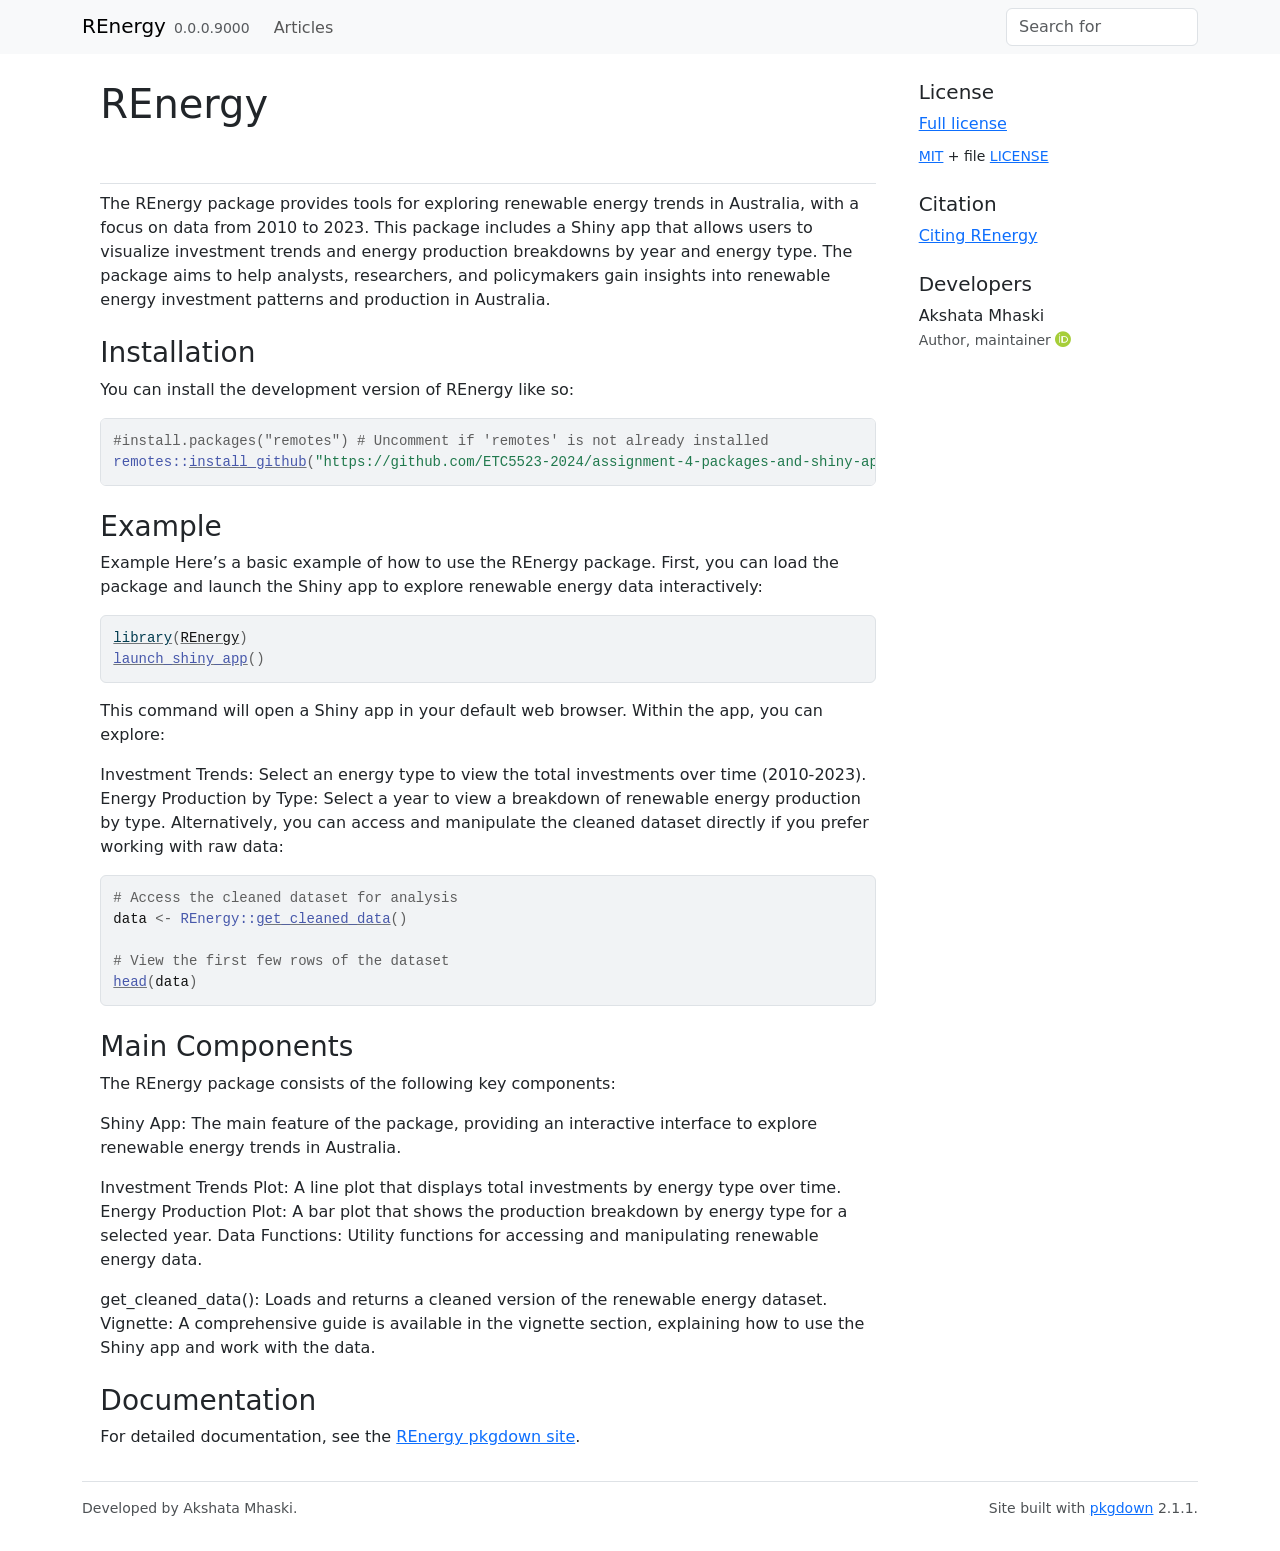
==== commit ca5f9d4c: "Fixing yaml" ====
--- a/docs/index.html
+++ b/docs/index.html
@@ -63,7 +63,7 @@
 </h2>
 <p>Example Here’s a basic example of how to use the REnergy package. First, you can load the package and launch the Shiny app to explore renewable energy data interactively:</p>
 <div class="sourceCode" id="cb2"><pre class="downlit sourceCode r">
-<code class="sourceCode R"><span><span class="kw"><a href="https://rdrr.io/r/base/library.html" class="external-link">library</a></span><span class="op">(</span><span class="va"><a href="https://etc5523-2024.github.io/assignment-4-packages-and-shiny-apps-akshatamhaski/" class="external-link">REnergy</a></span><span class="op">)</span></span>
+<code class="sourceCode R"><span><span class="kw"><a href="https://rdrr.io/r/base/library.html" class="external-link">library</a></span><span class="op">(</span><span class="va"><a href="https://etc5523-2024.github.io/assignment-4-packages-and-shiny-apps-akshatamhaski/">REnergy</a></span><span class="op">)</span></span>
 <span><span class="fu"><a href="reference/launch_shiny_app.html">launch_shiny_app</a></span><span class="op">(</span><span class="op">)</span></span></code></pre></div>
 <p>This command will open a Shiny app in your default web browser. Within the app, you can explore:</p>
 <p>Investment Trends: Select an energy type to view the total investments over time (2010-2023). Energy Production by Type: Select a year to view a breakdown of renewable energy production by type. Alternatively, you can access and manipulate the cleaned dataset directly if you prefer working with raw data:</p>
@@ -85,7 +85,7 @@
 <div class="section level2">
 <h2 id="documentation">Documentation<a class="anchor" aria-label="anchor" href="#documentation"></a>
 </h2>
-<p>For detailed documentation, see the <a href="https://etc5523-2024.github.io/assignment-4-packages-and-shiny-apps-akshatamhaski/" class="external-link">REnergy pkgdown site</a>.</p>
+<p>For detailed documentation, see the <a href="https://etc5523-2024.github.io/assignment-4-packages-and-shiny-apps-akshatamhaski/">REnergy pkgdown site</a>.</p>
 </div>
 </div>
   </main><aside class="col-md-3"><div class="license">
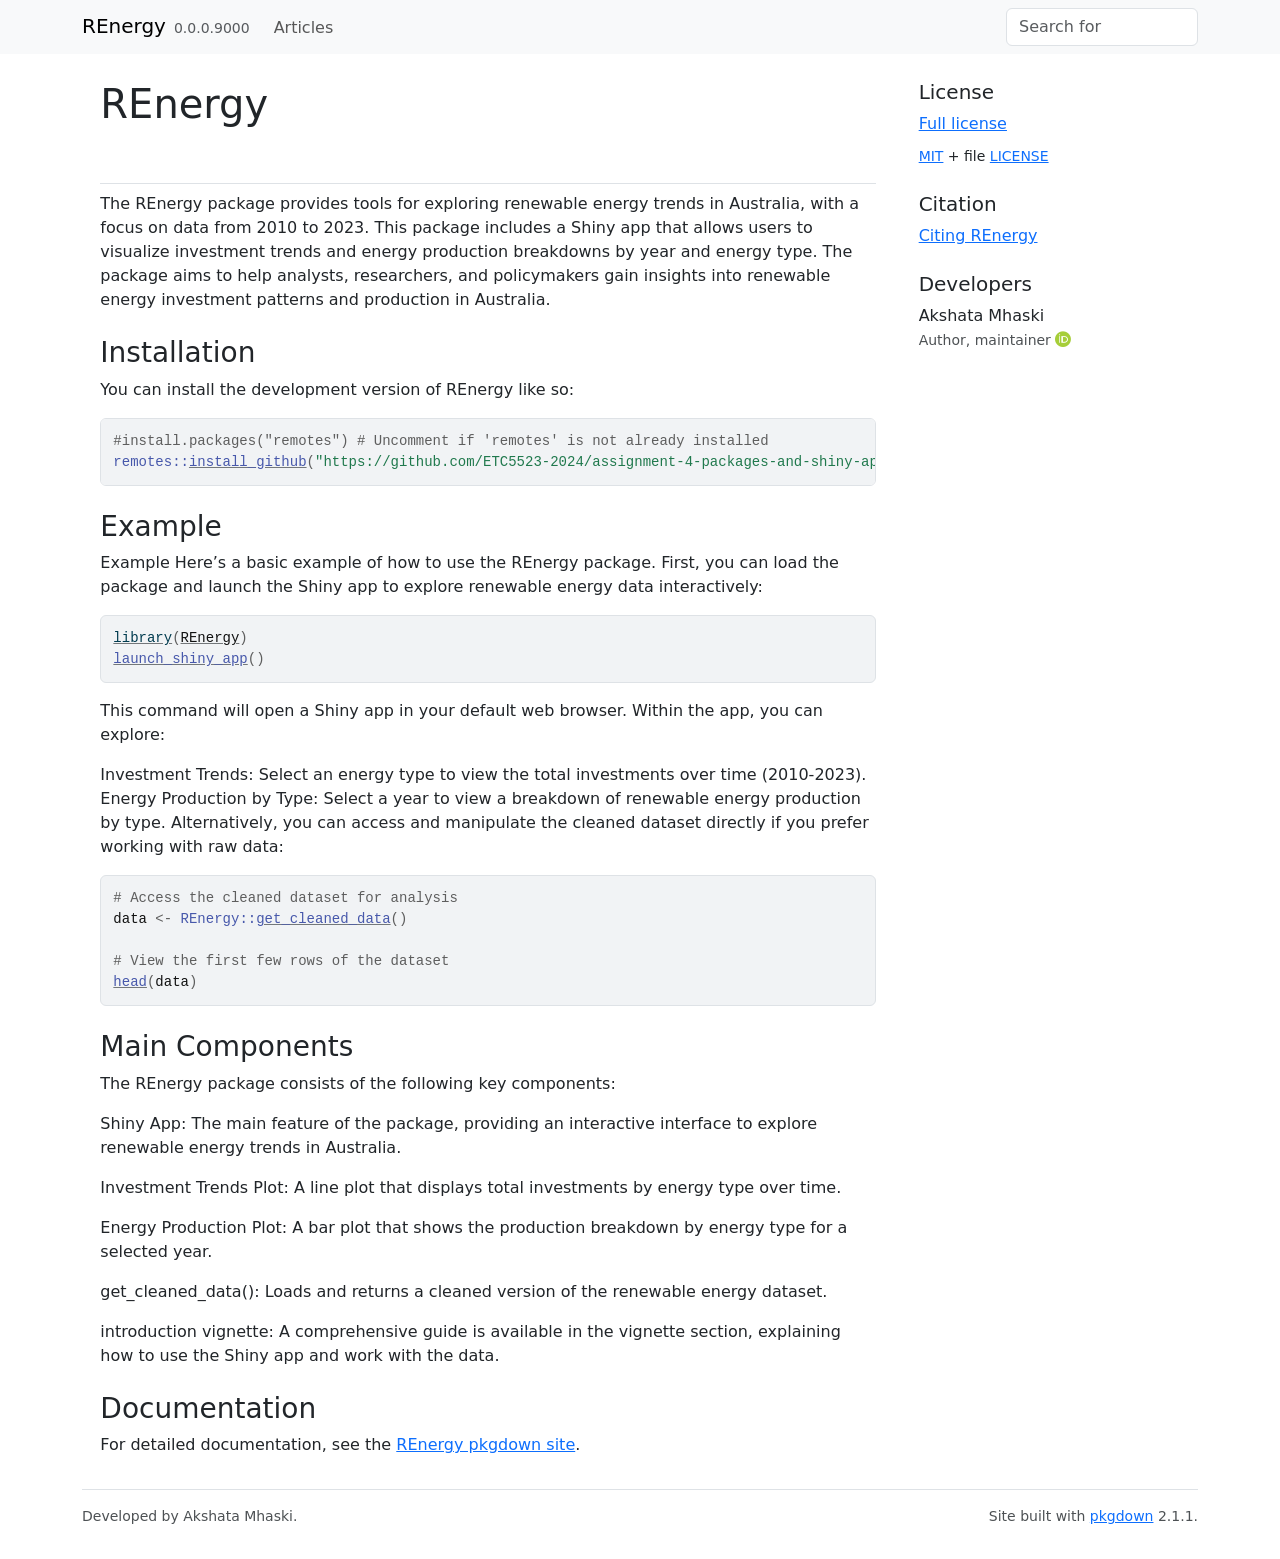
==== commit b22c4831: "Final edits in Readme file" ====
--- a/docs/index.html
+++ b/docs/index.html
@@ -79,8 +79,10 @@
 </h2>
 <p>The REnergy package consists of the following key components:</p>
 <p>Shiny App: The main feature of the package, providing an interactive interface to explore renewable energy trends in Australia.</p>
-<p>Investment Trends Plot: A line plot that displays total investments by energy type over time. Energy Production Plot: A bar plot that shows the production breakdown by energy type for a selected year. Data Functions: Utility functions for accessing and manipulating renewable energy data.</p>
-<p>get_cleaned_data(): Loads and returns a cleaned version of the renewable energy dataset. Vignette: A comprehensive guide is available in the vignette section, explaining how to use the Shiny app and work with the data.</p>
+<p>Investment Trends Plot: A line plot that displays total investments by energy type over time.</p>
+<p>Energy Production Plot: A bar plot that shows the production breakdown by energy type for a selected year.</p>
+<p>get_cleaned_data(): Loads and returns a cleaned version of the renewable energy dataset.</p>
+<p>introduction vignette: A comprehensive guide is available in the vignette section, explaining how to use the Shiny app and work with the data.</p>
 </div>
 <div class="section level2">
 <h2 id="documentation">Documentation<a class="anchor" aria-label="anchor" href="#documentation"></a>
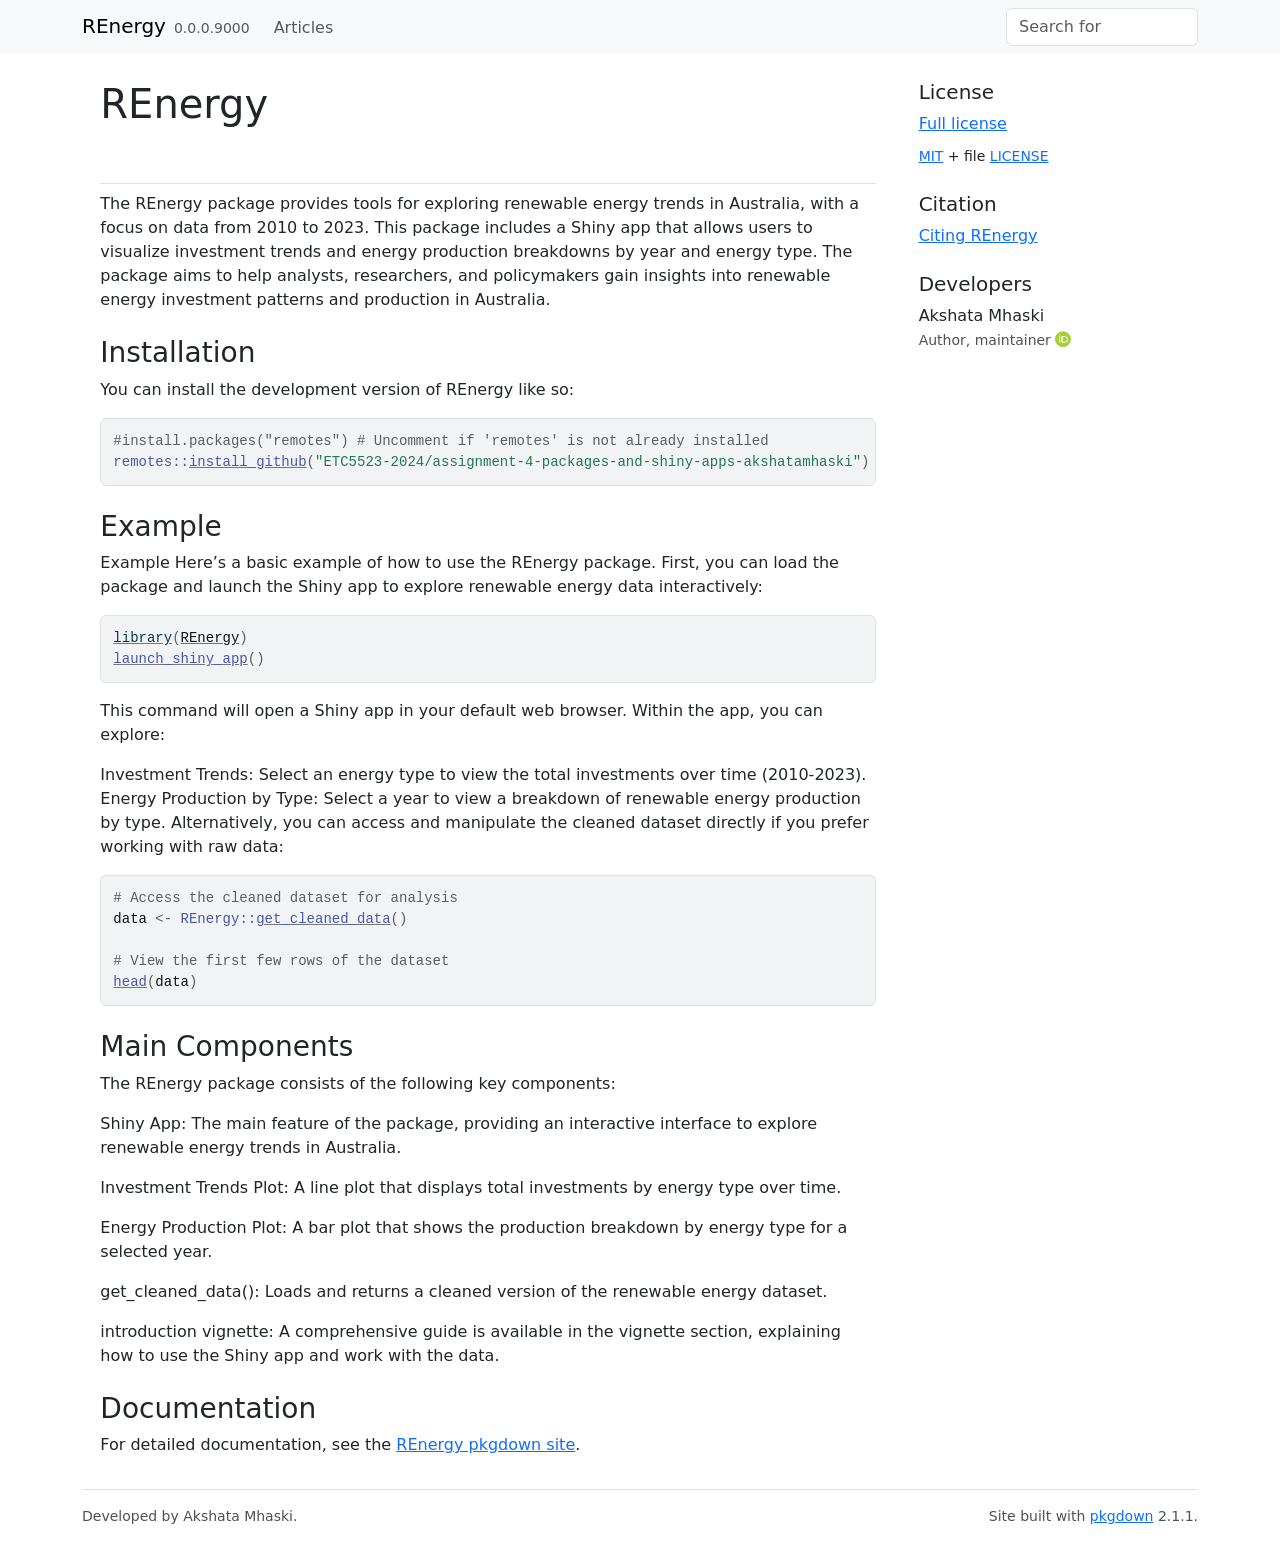
==== commit 73bf3b0e: "final check" ====
--- a/docs/index.html
+++ b/docs/index.html
@@ -56,7 +56,7 @@
 <p>You can install the development version of REnergy like so:</p>
 <div class="sourceCode" id="cb1"><pre class="downlit sourceCode r">
 <code class="sourceCode R"><span><span class="co">#install.packages("remotes") # Uncomment if 'remotes' is not already installed</span></span>
-<span><span class="fu">remotes</span><span class="fu">::</span><span class="fu"><a href="https://remotes.r-lib.org/reference/install_github.html" class="external-link">install_github</a></span><span class="op">(</span><span class="st">"https://github.com/ETC5523-2024/assignment-4-packages-and-shiny-apps-akshatamhaski/tree/main/REnergy"</span><span class="op">)</span></span></code></pre></div>
+<span><span class="fu">remotes</span><span class="fu">::</span><span class="fu"><a href="https://remotes.r-lib.org/reference/install_github.html" class="external-link">install_github</a></span><span class="op">(</span><span class="st">"ETC5523-2024/assignment-4-packages-and-shiny-apps-akshatamhaski"</span><span class="op">)</span></span></code></pre></div>
 </div>
 <div class="section level2">
 <h2 id="example">Example<a class="anchor" aria-label="anchor" href="#example"></a>
